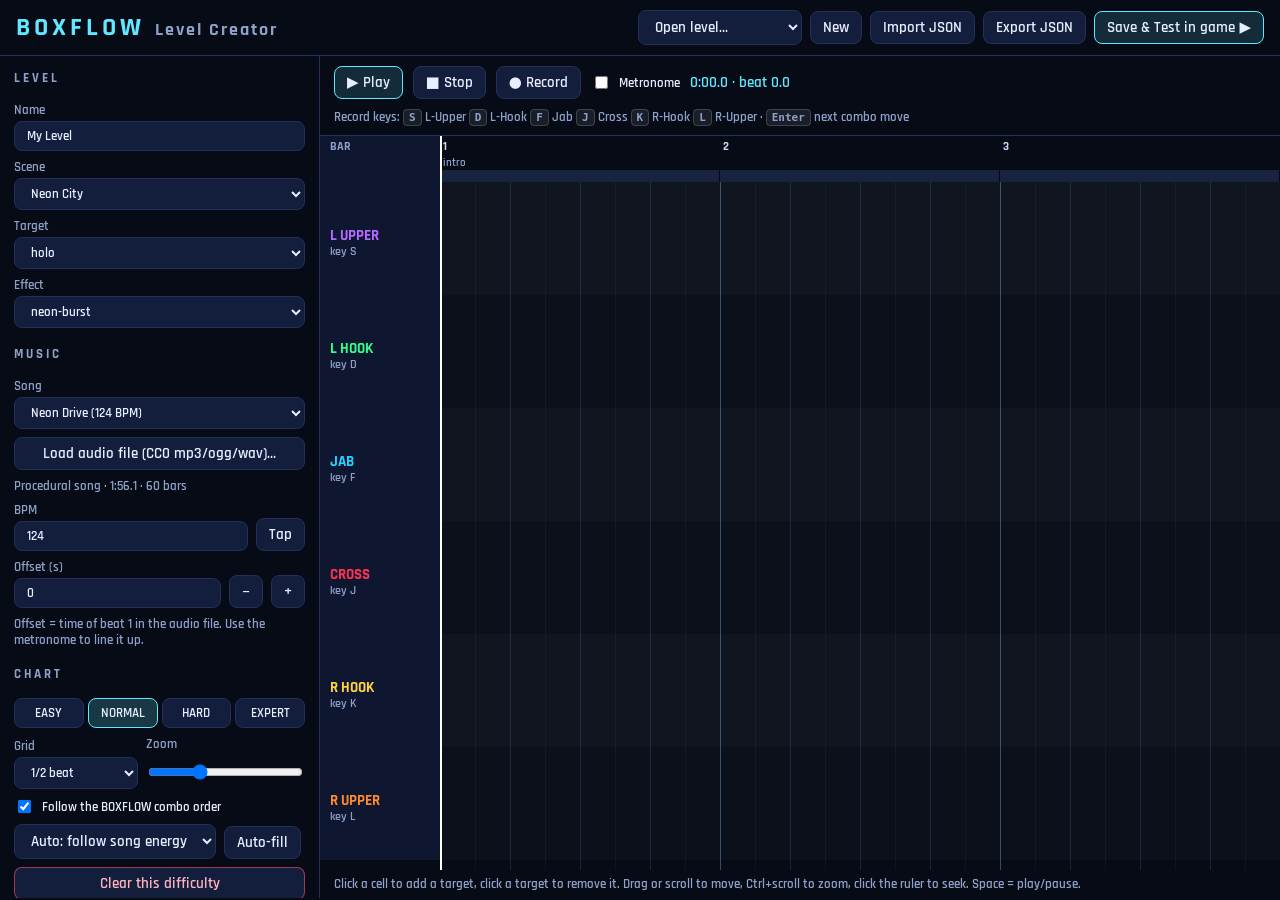
==== editor.html @ 228ff19e "Updated scenes and gameplay" ====
<!doctype html>
<html lang="en">
<head>
  <meta charset="utf-8">
  <meta name="viewport" content="width=device-width, initial-scale=1">
  <title>BOXFLOW Level Creator</title>
  <link rel="icon" href="icons/icon-192.png">
  <link rel="preconnect" href="https://fonts.googleapis.com">
  <link rel="preconnect" href="https://fonts.gstatic.com" crossorigin>
  <link href="https://fonts.googleapis.com/css2?family=Rajdhani:wght@600;700&display=swap" rel="stylesheet">
  <link rel="stylesheet" href="css/editor.css">
  <script type="importmap">
    { "imports": { "three": "./vendor/three.module.js", "three/addons/": "./vendor/addons/" } }
  </script>
</head>
<body>
  <header>
    <h1>BOXFLOW <span>Level Creator</span></h1>
    <div class="actions">
      <select id="openSel" title="Open a level"></select>
      <button id="newBtn">New</button>
      <label class="btn">Import JSON<input id="importFile" type="file" accept=".json,application/json" hidden></label>
      <button id="exportBtn">Export JSON</button>
      <button id="testBtn" class="primary">Save &amp; Test in game ▶</button>
    </div>
  </header>

  <main>
    <aside>
      <section>
        <h2>Level</h2>
        <label>Name <input id="name" value="My Level"></label>
        <label>Scene <select id="scene"></select></label>
        <label>Target <select id="target"></select></label>
        <label>Effect <select id="effect"></select></label>
      </section>

      <section>
        <h2>Music</h2>
        <label>Song <select id="song"></select></label>
        <label class="btn wide">Load audio file (CC0 mp3/ogg/wav)…<input id="audioFile" type="file" accept="audio/*" hidden></label>
        <p id="audioInfo" class="hint"></p>
        <div class="row">
          <label>BPM <input id="bpm" type="number" min="40" max="240" step="0.01" value="120"></label>
          <button id="tapBtn" title="Tap along to the beat">Tap</button>
        </div>
        <div class="row">
          <label>Offset (s) <input id="offset" type="number" step="0.005" value="0"></label>
          <button id="nudgeL" title="-10 ms">−</button><button id="nudgeR" title="+10 ms">+</button>
        </div>
        <p class="hint">Offset = time of beat 1 in the audio file. Use the metronome to line it up.</p>
      </section>

      <section>
        <h2>Chart</h2>
        <div id="diffTabs" class="tabs"></div>
        <div class="row">
          <label>Grid <select id="grid"><option value="1">1 beat</option><option value="0.5" selected>1/2 beat</option><option value="0.25">1/4 beat</option></select></label>
          <label>Zoom <input id="zoom" type="range" min="20" max="200" value="70"></label>
        </div>
        <label class="check"><input id="seqOrder" type="checkbox" checked> Follow the BOXFLOW combo order</label>
        <div class="row">
          <select id="autoMode">
            <option value="dynamic">Auto: follow song energy</option>
            <option value="4">Auto: every 4 beats</option>
            <option value="2">Auto: every 2 beats</option>
            <option value="1">Auto: every beat</option>
          </select>
          <button id="autoBtn">Auto-fill</button>
        </div>
        <button id="clearBtn" class="danger wide">Clear this difficulty</button>
        <p id="stats" class="hint"></p>
      </section>
    </aside>

    <div class="stage">
      <div class="transport">
        <button id="playBtn" class="primary">▶ Play</button>
        <button id="stopBtn">■ Stop</button>
        <button id="recBtn">● Record</button>
        <label class="check"><input id="metro" type="checkbox"> Metronome</label>
        <span id="time">0:00.0 · beat 0</span>
        <span class="keys">Record keys: <kbd>S</kbd> L-Upper <kbd>D</kbd> L-Hook <kbd>F</kbd> Jab <kbd>J</kbd> Cross <kbd>K</kbd> R-Hook <kbd>L</kbd> R-Upper · <kbd>Enter</kbd> next combo move</span>
      </div>
      <canvas id="timeline"></canvas>
      <p class="hint pad">Click a cell to add a target, click a target to remove it. Drag or scroll to move, Ctrl+scroll to zoom, click the ruler to seek. Space = play/pause.</p>
    </div>
  </main>

  <script type="module" src="js/editor.js"></script>
</body>
</html>
---- css/editor.css ----
:root { --bg: #070b16; --panel: #0e1630; --line: #24305a; --text: #e6eeff; --muted: #8ea2c9; --cyan: #5fe8ff; --red: #ff4d6a; }
* { box-sizing: border-box; }
html, body { margin: 0; height: 100%; background: var(--bg); color: var(--text); font: 600 15px "Rajdhani", "Segoe UI", system-ui, sans-serif; }
header { display: flex; align-items: center; justify-content: space-between; gap: 12px; padding: 10px 16px; border-bottom: 1px solid var(--line); flex-wrap: wrap; }
h1 { margin: 0; font-size: 26px; letter-spacing: 4px; color: var(--cyan); }
h1 span { color: var(--muted); font-size: 18px; letter-spacing: 2px; }
h2 { margin: 0 0 8px; font-size: 13px; letter-spacing: 3px; text-transform: uppercase; color: var(--muted); }
.actions { display: flex; gap: 8px; flex-wrap: wrap; align-items: center; }
button, .btn, select, input { font: inherit; color: inherit; background: #131d3c; border: 1px solid var(--line); border-radius: 8px; padding: 6px 12px; }
button, .btn { cursor: pointer; }
button:hover, .btn:hover { border-color: var(--cyan); }
.primary { border-color: var(--cyan); background: rgba(95,232,255,.15); }
.danger { border-color: rgba(255,77,106,.6); color: #ffb3c0; }
.wide { display: block; width: 100%; text-align: center; }
main { display: flex; height: calc(100% - 58px); }
aside { width: 320px; flex: none; overflow-y: auto; padding: 14px; border-right: 1px solid var(--line); display: flex; flex-direction: column; gap: 18px; }
section { display: flex; flex-direction: column; gap: 8px; }
label { display: flex; flex-direction: column; gap: 3px; font-size: 13px; color: var(--muted); }
label input, label select { color: var(--text); }
.row { display: flex; gap: 8px; align-items: flex-end; }
.row label { flex: 1; }
.check { flex-direction: row; align-items: center; gap: 8px; color: var(--text); }
.hint { margin: 0; color: var(--muted); font-size: 12.5px; }
.hint.pad { padding: 6px 14px; }
.tabs { display: flex; gap: 4px; }
.tabs button { flex: 1; padding: 6px 4px; font-size: 13px; }
.tabs button.on { border-color: var(--cyan); background: rgba(95,232,255,.2); }
.stage { flex: 1; display: flex; flex-direction: column; min-width: 0; }
.transport { display: flex; gap: 10px; align-items: center; padding: 10px 14px; border-bottom: 1px solid var(--line); flex-wrap: wrap; }
.transport #time { font-variant-numeric: tabular-nums; color: var(--cyan); min-width: 150px; }
#recBtn.on { border-color: var(--red); background: rgba(255,77,106,.25); }
.keys { color: var(--muted); font-size: 12.5px; }
kbd { font: 700 11px ui-monospace, monospace; padding: 1px 5px; border-radius: 4px; background: #ffffff14; border: 1px solid #ffffff2a; }
#timeline { flex: 1; width: 100%; min-height: 0; display: block; cursor: crosshair; }
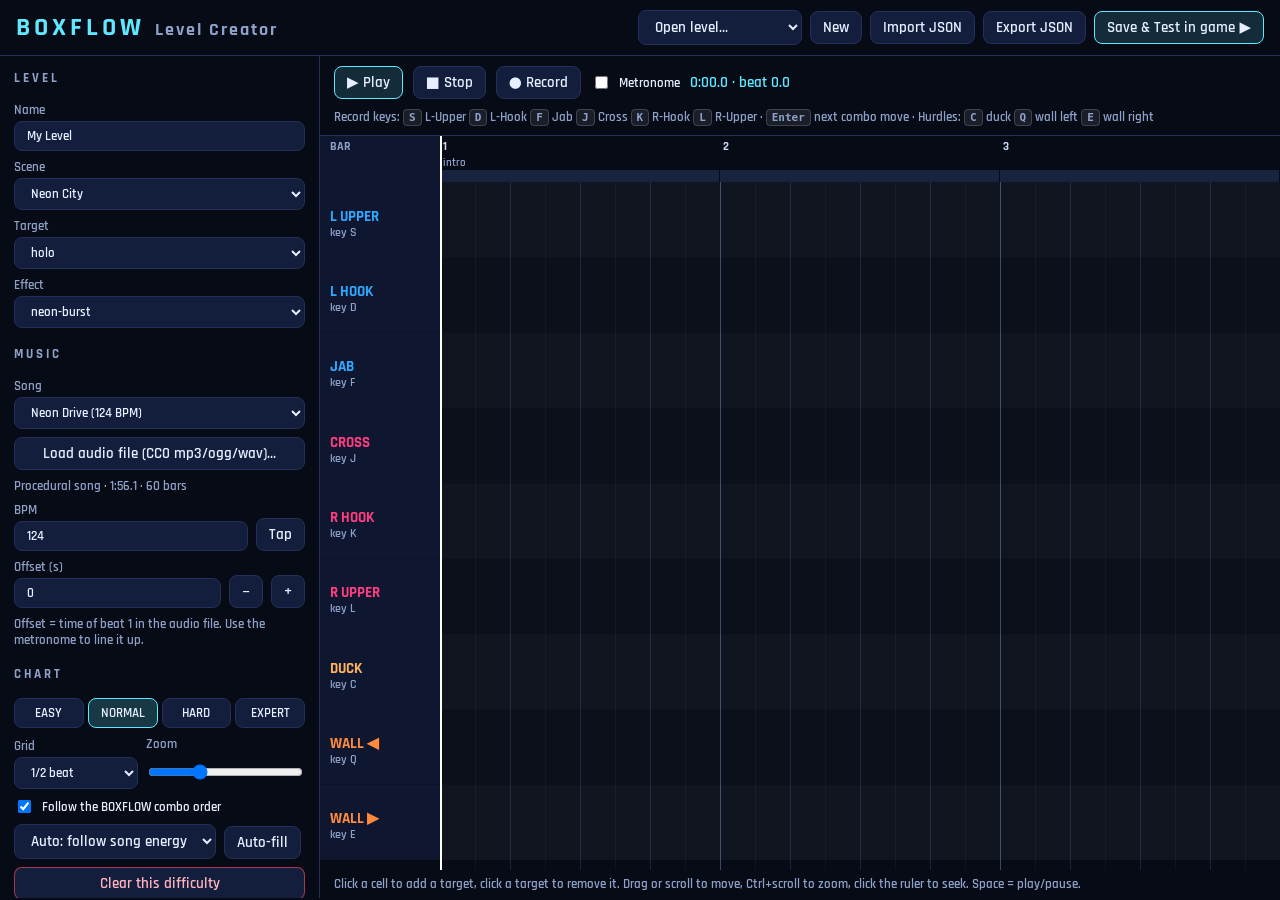
==== commit 1955437a: "added new scenes & updates" ====
--- a/editor.html
+++ b/editor.html
@@ -80,7 +80,7 @@
         <button id="recBtn">● Record</button>
         <label class="check"><input id="metro" type="checkbox"> Metronome</label>
         <span id="time">0:00.0 · beat 0</span>
-        <span class="keys">Record keys: <kbd>S</kbd> L-Upper <kbd>D</kbd> L-Hook <kbd>F</kbd> Jab <kbd>J</kbd> Cross <kbd>K</kbd> R-Hook <kbd>L</kbd> R-Upper · <kbd>Enter</kbd> next combo move</span>
+        <span class="keys">Record keys: <kbd>S</kbd> L-Upper <kbd>D</kbd> L-Hook <kbd>F</kbd> Jab <kbd>J</kbd> Cross <kbd>K</kbd> R-Hook <kbd>L</kbd> R-Upper · <kbd>Enter</kbd> next combo move · Hurdles: <kbd>C</kbd> duck <kbd>Q</kbd> wall left <kbd>E</kbd> wall right</span>
       </div>
       <canvas id="timeline"></canvas>
       <p class="hint pad">Click a cell to add a target, click a target to remove it. Drag or scroll to move, Ctrl+scroll to zoom, click the ruler to seek. Space = play/pause.</p>
